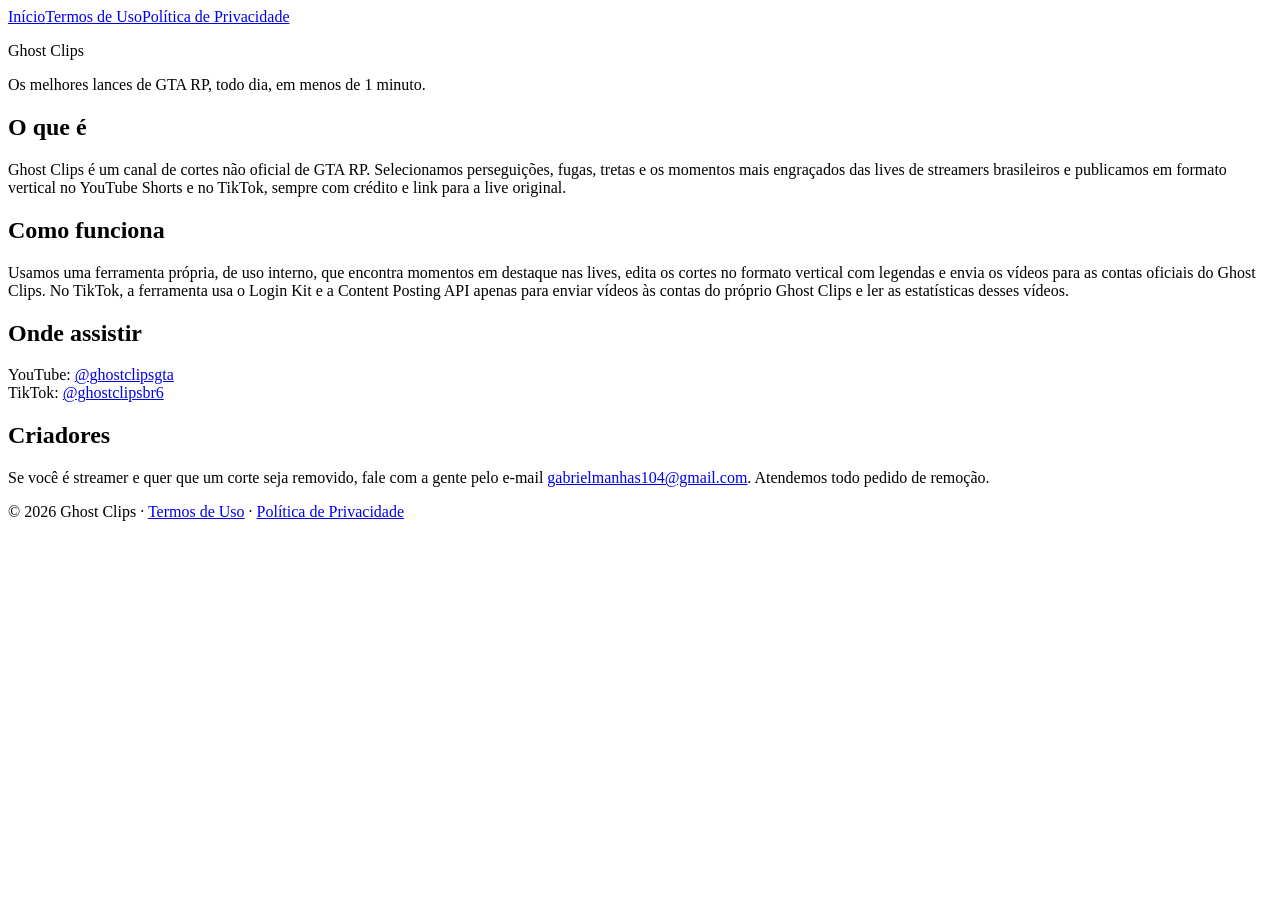
==== index.html @ 534b7aa1 "Create index.html" ====
<!doctype html>
<html lang="pt-BR">
<head>
<meta charset="utf-8">
<meta name="viewport" content="width=device-width,initial-scale=1">
<title>Ghost Clips — cortes de GTA RP</title>
<meta name="description" content="Ghost Clips: os melhores momentos de GTA RP em vídeos curtos no YouTube Shorts e no TikTok.">
<link rel="stylesheet" href="estilo.css">
</head>
<body><main>
<nav><a href="index.html">Início</a><a href="termos.html">Termos de Uso</a><a href="privacidade.html">Política de Privacidade</a></nav>
<p class="marca"><span>Ghost Clips</span></p>
<p class="sub">Os melhores lances de GTA RP, todo dia, em menos de 1 minuto.</p>

<div class="card"><h2>O que é</h2>
<p>Ghost Clips é um canal de cortes não oficial de GTA RP. Selecionamos perseguições, fugas, tretas e os momentos mais engraçados das lives de streamers brasileiros e publicamos em formato vertical no YouTube Shorts e no TikTok, sempre com crédito e link para a live original.</p></div>

<div class="card"><h2>Como funciona</h2>
<p>Usamos uma ferramenta própria, de uso interno, que encontra momentos em destaque nas lives, edita os cortes no formato vertical com legendas e envia os vídeos para as contas oficiais do Ghost Clips. No TikTok, a ferramenta usa o Login Kit e a Content Posting API apenas para enviar vídeos às contas do próprio Ghost Clips e ler as estatísticas desses vídeos.</p></div>

<div class="card"><h2>Onde assistir</h2>
<p>YouTube: <a href="https://www.youtube.com/@ghostclipsgta">@ghostclipsgta</a><br>
TikTok: <a href="https://www.tiktok.com/@ghostclipsbr6">@ghostclipsbr6</a></p></div>

<div class="card"><h2>Criadores</h2>
<p>Se você é streamer e quer que um corte seja removido, fale com a gente pelo e-mail <a href="mailto:gabrielmanhas104@gmail.com">gabrielmanhas104@gmail.com</a>. Atendemos todo pedido de remoção.</p></div>

<footer>© 2026 Ghost Clips · <a href="termos.html">Termos de Uso</a> · <a href="privacidade.html">Política de Privacidade</a></footer>
</main></body></html>
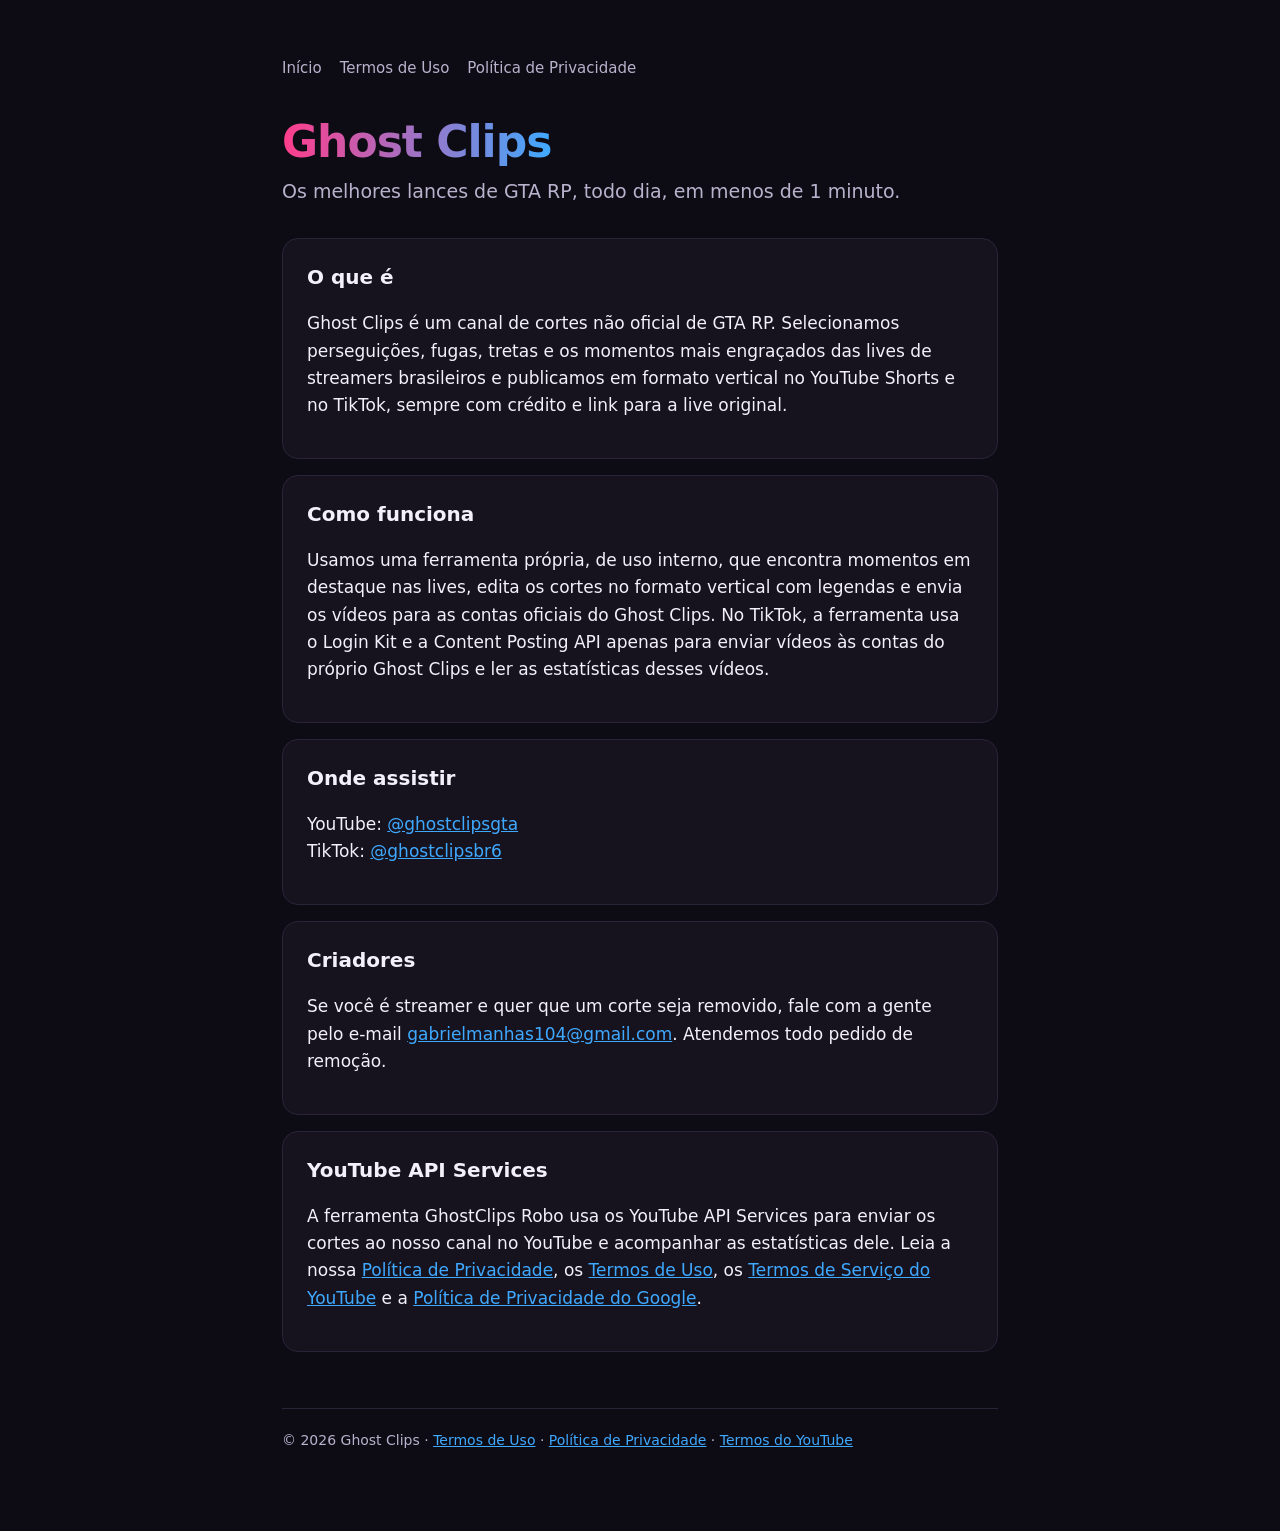
==== commit 59036021: "Update index.html" ====
--- a/index.html
+++ b/index.html
@@ -25,5 +25,8 @@
 <div class="card"><h2>Criadores</h2>
 <p>Se você é streamer e quer que um corte seja removido, fale com a gente pelo e-mail <a href="mailto:gabrielmanhas104@gmail.com">gabrielmanhas104@gmail.com</a>. Atendemos todo pedido de remoção.</p></div>
 
-<footer>© 2026 Ghost Clips · <a href="termos.html">Termos de Uso</a> · <a href="privacidade.html">Política de Privacidade</a></footer>
+<div class="card"><h2>YouTube API Services</h2>
+<p>A ferramenta GhostClips Robo usa os YouTube API Services para enviar os cortes ao nosso canal no YouTube e acompanhar as estatísticas dele. Leia a nossa <a href="privacidade.html">Política de Privacidade</a>, os <a href="termos.html">Termos de Uso</a>, os <a href="https://www.youtube.com/t/terms">Termos de Serviço do YouTube</a> e a <a href="http://www.google.com/policies/privacy">Política de Privacidade do Google</a>.</p></div>
+
+<footer>© 2026 Ghost Clips · <a href="termos.html">Termos de Uso</a> · <a href="privacidade.html">Política de Privacidade</a> · <a href="https://www.youtube.com/t/terms">Termos do YouTube</a></footer>
 </main></body></html>
--- a/estilo.css
+++ b/estilo.css
@@ -0,0 +1,17 @@
+:root{--bg:#0d0b14;--card:#16131f;--ink:#f3f0fa;--ink2:#b9b2cc;--rosa:#ff3d8b;--azul:#3fa9ff;--linha:#2a2438}
+*{box-sizing:border-box}
+body{margin:0;background:var(--bg);color:var(--ink);font:17px/1.6 system-ui,-apple-system,"Segoe UI",sans-serif}
+main{max-width:760px;margin:0 auto;padding:56px 22px 80px}
+a{color:var(--azul)}
+.marca{font-weight:900;font-size:44px;letter-spacing:-1px;line-height:1;margin:0}
+.marca span{background:linear-gradient(90deg,var(--rosa),var(--azul));-webkit-background-clip:text;background-clip:text;color:transparent}
+.sub{color:var(--ink2);font-size:19px;margin:12px 0 32px}
+.card{background:var(--card);border:1px solid var(--linha);border-radius:16px;padding:22px 24px;margin:16px 0}
+.card h2{margin:0 0 8px;font-size:20px}
+nav{display:flex;gap:18px;flex-wrap:wrap;margin-bottom:40px;font-size:15px}
+nav a{color:var(--ink2);text-decoration:none}
+nav a:hover{color:var(--ink)}
+h1{font-size:32px;margin:0 0 6px}
+h3{margin:28px 0 6px;font-size:18px}
+.data{color:var(--ink2);font-size:14px;margin-bottom:28px}
+footer{margin-top:56px;padding-top:20px;border-top:1px solid var(--linha);color:var(--ink2);font-size:14px}
